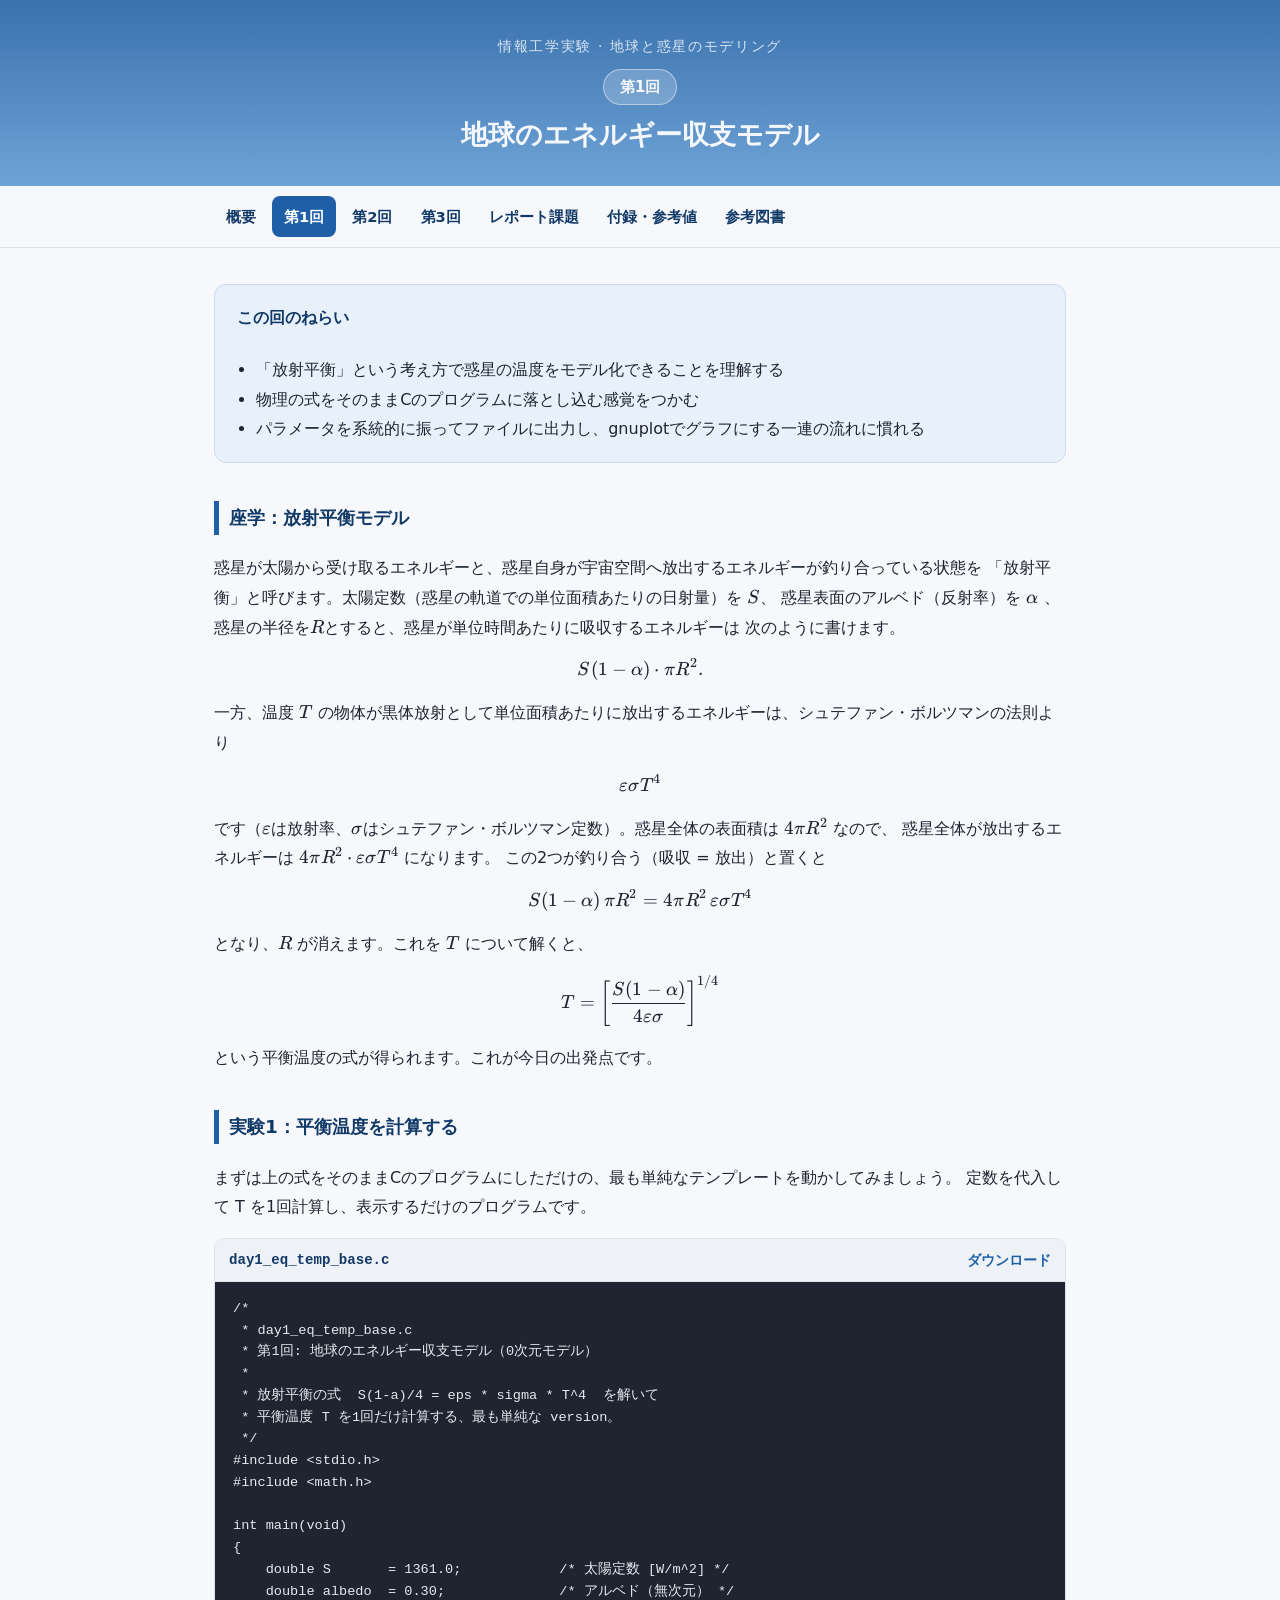
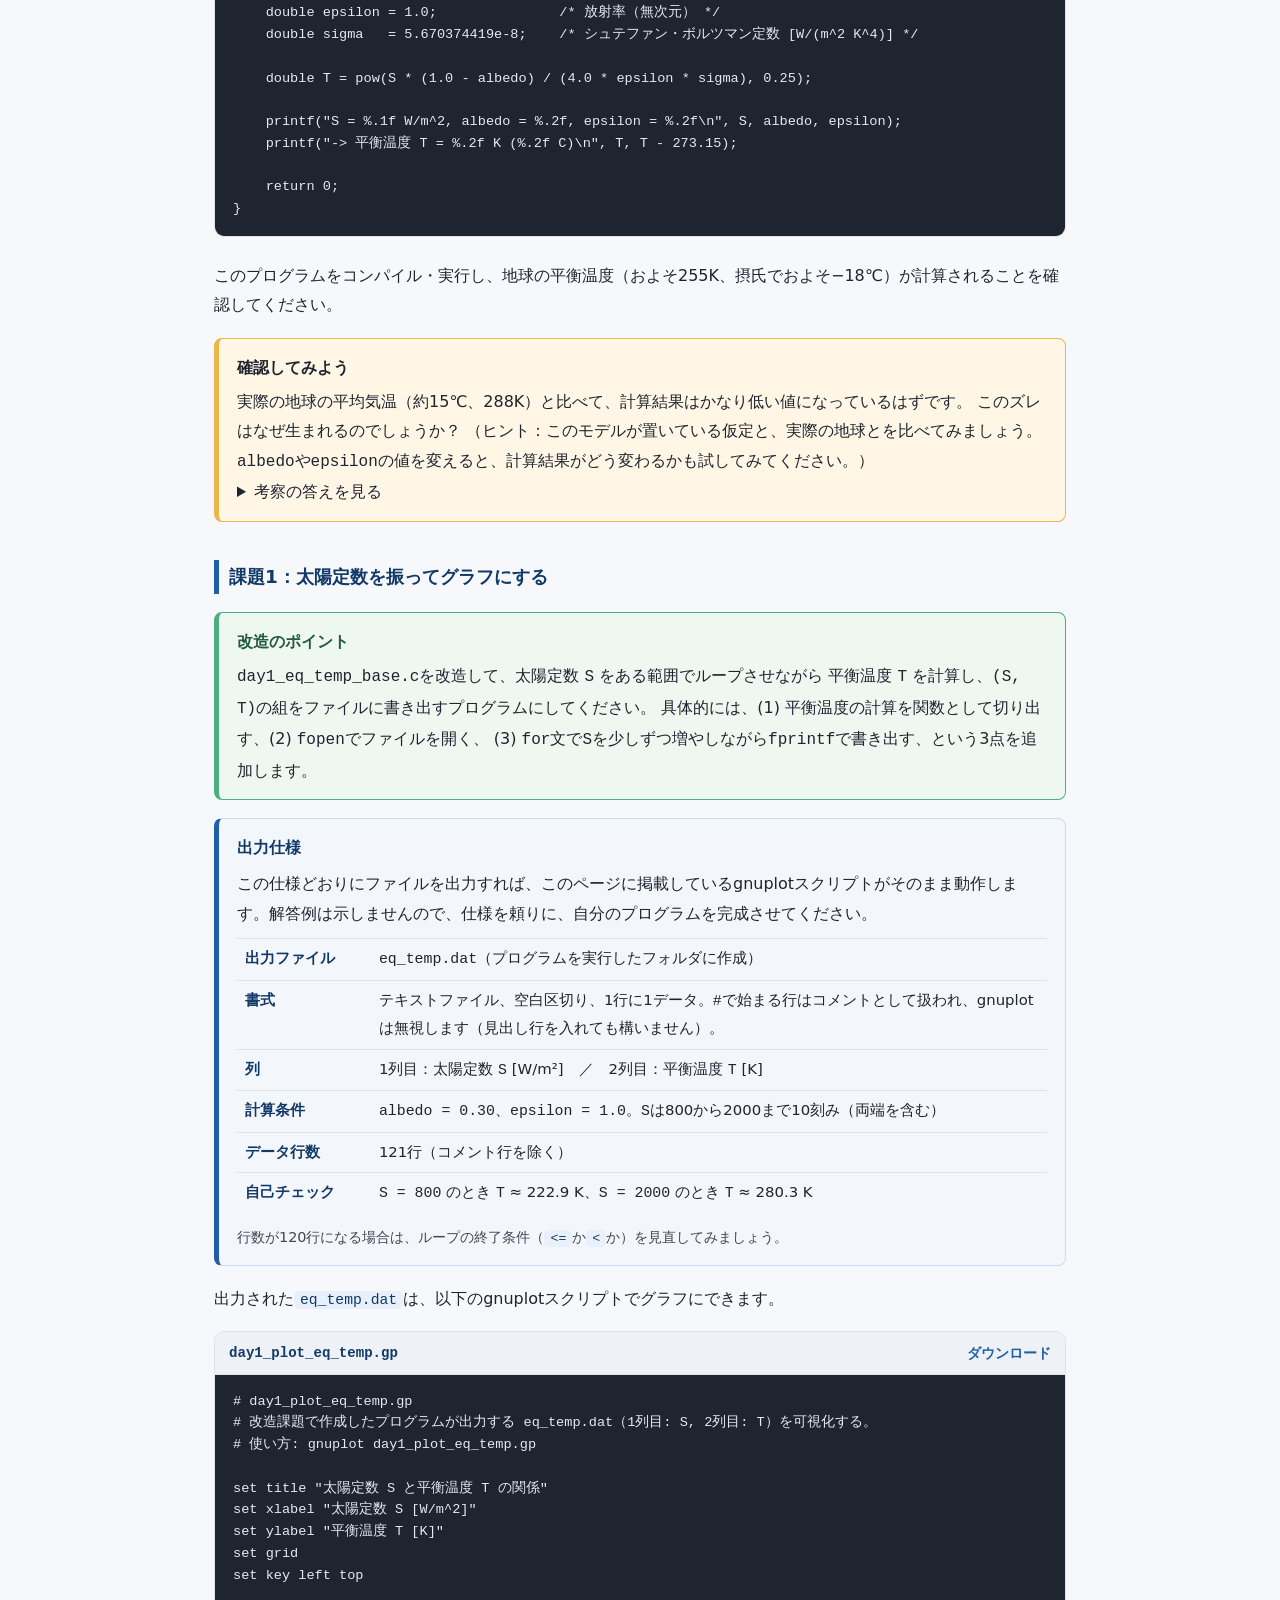
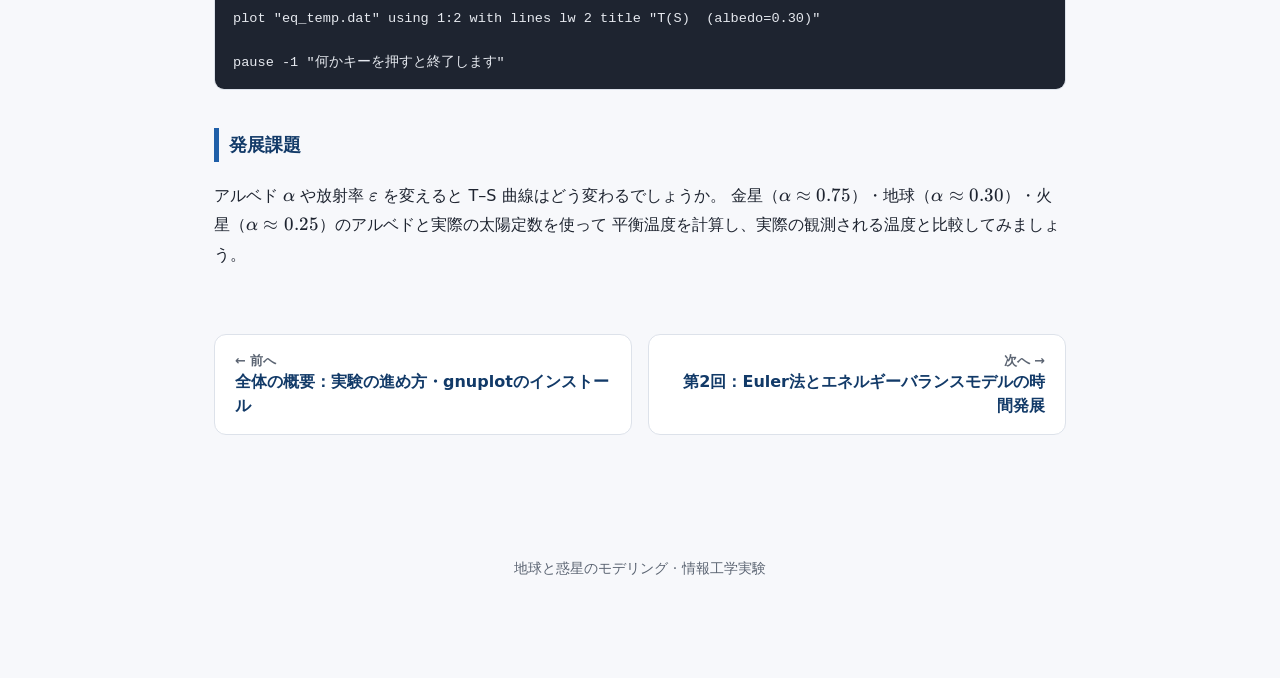
==== day1.html @ ea616548 "first commit" ====
<!doctype html>
<html lang="ja">
<head>
<meta charset="UTF-8">
<meta name="viewport" content="width=device-width, initial-scale=1.0">
<title>第1回 地球のエネルギー収支モデル | 地球と惑星のモデリング</title>
<meta name="description" content="第1回: 放射平衡の考え方で惑星の平衡温度を計算し、太陽定数を振ってT–S曲線を描く。">
<link rel="stylesheet" href="style.css">
<link rel="stylesheet" href="vendor/katex/katex.min.css">
</head>
<body>

<header class="hero hero-sm">
  <div class="kicker">情報工学実験 &middot; 地球と惑星のモデリング</div>
  <span class="day-badge">第1回</span>
  <h1>地球のエネルギー収支モデル</h1>
</header>

<nav class="toc">
  <ul>
    <li><a href="index.html">概要</a></li>
    <li><a href="day1.html" aria-current="page">第1回</a></li>
    <li><a href="day2.html">第2回</a></li>
    <li><a href="day3.html">第3回</a></li>
    <li><a href="index.html#report">レポート課題</a></li>
    <li><a href="index.html#reference">付録・参考値</a></li>
    <li><a href="index.html#books">参考図書</a></li>
  </ul>
</nav>

<div class="wrap">

<section class="day-page">
  <div class="goal-box">
    <h4>この回のねらい</h4>
    <ul>
      <li>「放射平衡」という考え方で惑星の温度をモデル化できることを理解する</li>
      <li>物理の式をそのままCのプログラムに落とし込む感覚をつかむ</li>
      <li>パラメータを系統的に振ってファイルに出力し、gnuplotでグラフにする一連の流れに慣れる</li>
    </ul>
  </div>

  <h3>座学：放射平衡モデル</h3>
  <p>
    惑星が太陽から受け取るエネルギーと、惑星自身が宇宙空間へ放出するエネルギーが釣り合っている状態を
    「放射平衡」と呼びます。太陽定数（惑星の軌道での単位面積あたりの日射量）を $S$、
    惑星表面のアルベド（反射率）を $\alpha$ 、惑星の半径を$R$とすると、惑星が単位時間あたりに吸収するエネルギーは
    次のように書けます。
  </p>
  <p>
    $$S(1-\alpha)\cdot \pi R^2.$$
  </p>
  <p>
    一方、温度 $T$ の物体が黒体放射として単位面積あたりに放出するエネルギーは、シュテファン・ボルツマンの法則より
  </p>
  <p>
    $$\varepsilon \sigma T^4$$
  </p>
  <p>
    です（$\varepsilon$は放射率、$\sigma$はシュテファン・ボルツマン定数）。惑星全体の表面積は $4\pi R^2$ なので、
    惑星全体が放出するエネルギーは $4\pi R^2\cdot\varepsilon\sigma T^4$ になります。
    この2つが釣り合う（吸収 = 放出）と置くと
  </p>
  <p>
    $$S(1-\alpha)\,\pi R^2 = 4\pi R^2\,\varepsilon\sigma T^4$$
  </p>
  <p>
    となり、$R$ が消えます。これを $T$ について解くと、
  </p>
  <p>
    $$T = \left[\frac{S(1-\alpha)}{4\varepsilon\sigma}\right]^{1/4}$$
  </p>
  <p>
    という平衡温度の式が得られます。これが今日の出発点です。
  </p>

  <h3>実験1：平衡温度を計算する</h3>
  <p>
    まずは上の式をそのままCのプログラムにしただけの、最も単純なテンプレートを動かしてみましょう。
    定数を代入して T を1回計算し、表示するだけのプログラムです。
  </p>

  <div class="code-file">
    <div class="code-file-header">
      <code>day1_eq_temp_base.c</code>
      <a href="code/day1_eq_temp_base.c" download>ダウンロード</a>
    </div>
    <pre><code>/*
 * day1_eq_temp_base.c
 * 第1回: 地球のエネルギー収支モデル（0次元モデル）
 *
 * 放射平衡の式  S(1-a)/4 = eps * sigma * T^4  を解いて
 * 平衡温度 T を1回だけ計算する、最も単純な version。
 */
#include &lt;stdio.h&gt;
#include &lt;math.h&gt;

int main(void)
{
    double S       = 1361.0;            /* 太陽定数 [W/m^2] */
    double albedo  = 0.30;              /* アルベド（無次元） */
    double epsilon = 1.0;               /* 放射率（無次元） */
    double sigma   = 5.670374419e-8;    /* シュテファン・ボルツマン定数 [W/(m^2 K^4)] */

    double T = pow(S * (1.0 - albedo) / (4.0 * epsilon * sigma), 0.25);

    printf(&quot;S = %.1f W/m^2, albedo = %.2f, epsilon = %.2f\n&quot;, S, albedo, epsilon);
    printf(&quot;-&gt; 平衡温度 T = %.2f K (%.2f C)\n&quot;, T, T - 273.15);

    return 0;
}
</code></pre>
  </div>

  <p>このプログラムをコンパイル・実行し、地球の平衡温度（およそ255K、摂氏でおよそ&minus;18℃）が計算されることを確認してください。</p>

  <div class="point-box">
    <span class="label">確認してみよう</span>
    実際の地球の平均気温（約15℃、288K）と比べて、計算結果はかなり低い値になっているはずです。
    このズレはなぜ生まれるのでしょうか？
    （ヒント：このモデルが置いている仮定と、実際の地球とを比べてみましょう。
    <code>albedo</code>や<code>epsilon</code>の値を変えると、計算結果がどう変わるかも試してみてください。）
    <details>
      <summary>考察の答えを見る</summary>
      このモデルには大気の温室効果が入っていません。<code>epsilon</code>を1より小さくすると
      温室効果を簡易的に表現でき、計算結果が実際の気温に近づきます。
    </details>
  </div>

  <h3>課題1：太陽定数を振ってグラフにする</h3>
  <div class="task-box">
    <span class="label">改造のポイント</span>
    <code>day1_eq_temp_base.c</code>を改造して、太陽定数 <code>S</code> をある範囲でループさせながら
    平衡温度 <code>T</code> を計算し、<code>(S, T)</code>の組をファイルに書き出すプログラムにしてください。
    具体的には、(1) 平衡温度の計算を関数として切り出す、(2) <code>fopen</code>でファイルを開く、
    (3) <code>for</code>文で<code>S</code>を少しずつ増やしながら<code>fprintf</code>で書き出す、という3点を追加します。
  </div>

  <div class="spec-box">
    <span class="label">出力仕様</span>
    <p>この仕様どおりにファイルを出力すれば、このページに掲載しているgnuplotスクリプトがそのまま動作します。解答例は示しませんので、仕様を頼りに、自分のプログラムを完成させてください。</p>
    <table>
      <tbody>
        <tr><th>出力ファイル</th><td><code>eq_temp.dat</code>（プログラムを実行したフォルダに作成）</td></tr>
        <tr><th>書式</th><td>テキストファイル、空白区切り、1行に1データ。<code>#</code>で始まる行はコメントとして扱われ、gnuplotは無視します（見出し行を入れても構いません）。</td></tr>
        <tr><th>列</th><td>1列目：太陽定数 <code>S</code> [W/m²]　／　2列目：平衡温度 <code>T</code> [K]</td></tr>
        <tr><th>計算条件</th><td><code>albedo = 0.30</code>、<code>epsilon = 1.0</code>。<code>S</code>は800から2000まで10刻み（両端を含む）</td></tr>
        <tr><th>データ行数</th><td>121行（コメント行を除く）</td></tr>
        <tr><th>自己チェック</th><td><code>S = 800</code> のとき <code>T</code> &asymp; 222.9 K、<code>S = 2000</code> のとき <code>T</code> &asymp; 280.3 K</td></tr>
      </tbody>
    </table>
    <p class="spec-note">行数が120行になる場合は、ループの終了条件（<code>&lt;=</code>か<code>&lt;</code>か）を見直してみましょう。</p>
  </div>

  <p>出力された<code>eq_temp.dat</code>は、以下のgnuplotスクリプトでグラフにできます。</p>
  <div class="code-file">
    <div class="code-file-header">
      <code>day1_plot_eq_temp.gp</code>
      <a href="code/day1_plot_eq_temp.gp" download>ダウンロード</a>
    </div>
    <pre><code># day1_plot_eq_temp.gp
# 改造課題で作成したプログラムが出力する eq_temp.dat（1列目: S, 2列目: T）を可視化する。
# 使い方: gnuplot day1_plot_eq_temp.gp

set title &quot;太陽定数 S と平衡温度 T の関係&quot;
set xlabel &quot;太陽定数 S [W/m^2]&quot;
set ylabel &quot;平衡温度 T [K]&quot;
set grid
set key left top

plot &quot;eq_temp.dat&quot; using 1:2 with lines lw 2 title &quot;T(S)  (albedo=0.30)&quot;

pause -1 &quot;何かキーを押すと終了します&quot;
</code></pre>
  </div>

  <h3>発展課題</h3>
  <p>
    アルベド $\alpha$ や放射率 $\varepsilon$ を変えると T–S 曲線はどう変わるでしょうか。
    金星（$\alpha \approx 0.75$）・地球（$\alpha \approx 0.30$）・火星（$\alpha \approx 0.25$）のアルベドと実際の太陽定数を使って
    平衡温度を計算し、実際の観測される温度と比較してみましょう。
  </p>
</section>
<div class="pager">
  <a class="prev" href="index.html"><span class="pager-label">&larr; 前へ</span>全体の概要：実験の進め方・gnuplotのインストール</a>
  <a class="next" href="day2.html"><span class="pager-label">次へ &rarr;</span>第2回：Euler法とエネルギーバランスモデルの時間発展</a>
</div>
</div>

<footer>
  地球と惑星のモデリング &middot; 情報工学実験
</footer>

<script src="vendor/katex/katex.min.js"></script>
<script src="vendor/katex/auto-render.min.js"></script>
<script>
  document.addEventListener("DOMContentLoaded", function () {
    renderMathInElement(document.body, {
      delimiters: [
        { left: "$$", right: "$$", display: true },
        { left: "$", right: "$", display: false }
      ],
      throwOnError: false
    });
  });
</script>

</body>
</html>
---- style.css ----
:root {
  --bg: #f7f8fb;
  --bg-card: #ffffff;
  --text: #1e2430;
  --text-muted: #5b6472;
  --accent: #1f5fa8;
  --accent-dark: #123a68;
  --accent-soft: #e8f0fb;
  --border: #dde2ea;
  --code-bg: #1e2430;
  --code-text: #e6e9ef;
  --warn-bg: #fff6e5;
  --warn-border: #e8b84b;
  --task-bg: #eef7f0;
  --task-border: #4caf7d;
  --max-width: 900px;
}

* { box-sizing: border-box; }

html { scroll-behavior: smooth; }

body {
  margin: 0;
  background: var(--bg);
  color: var(--text);
  font-family: "Hiragino Sans", "Yu Gothic", "Noto Sans JP", "Segoe UI", system-ui, sans-serif;
  line-height: 1.85;
  font-size: 16px;
}

.wrap {
  max-width: var(--max-width);
  margin: 0 auto;
  padding: 0 24px 80px;
}

/* ---------- ヘッダー ---------- */
header.hero {
  padding: 56px 24px 40px;
  text-align: center;
  background: linear-gradient(180deg, #3a72ad 0%, #6ea3d6 100%);
  color: #f4f7fc;
}

header.hero .kicker {
  letter-spacing: .12em;
  font-size: .85rem;
  text-transform: uppercase;
  opacity: .85;
  margin-bottom: 10px;
}

header.hero h1 {
  margin: 0 0 14px;
  font-size: 2.1rem;
  line-height: 1.5;
}

header.hero p.lead {
  max-width: 640px;
  margin: 0 auto;
  opacity: .95;
  font-size: 1rem;
}

.meta-badges {
  display: flex;
  flex-wrap: wrap;
  gap: 10px;
  justify-content: center;
  margin-top: 22px;
}

.meta-badges span {
  background: rgba(255,255,255,.14);
  border: 1px solid rgba(255,255,255,.35);
  border-radius: 999px;
  padding: 6px 14px;
  font-size: .85rem;
}

/* 各回ページ用のコンパクトなヘッダー */
header.hero.hero-sm { padding: 34px 24px 30px; }
header.hero.hero-sm h1 { font-size: 1.7rem; margin: 10px 0 0; }
header.hero.hero-sm .day-badge {
  display: inline-block;
  background: rgba(255,255,255,.2);
  border: 1px solid rgba(255,255,255,.45);
  border-radius: 999px;
  padding: 3px 16px;
  font-size: .95rem;
  font-weight: 700;
}

/* ---------- ナビ ---------- */
nav.toc {
  position: sticky;
  top: 0;
  z-index: 10;
  background: rgba(247,248,251,.94);
  backdrop-filter: blur(6px);
  border-bottom: 1px solid var(--border);
}

nav.toc ul {
  list-style: none;
  display: flex;
  flex-wrap: wrap;
  gap: 4px;
  max-width: var(--max-width);
  margin: 0 auto;
  padding: 10px 24px;
}

nav.toc a {
  display: inline-block;
  padding: 7px 12px;
  border-radius: 8px;
  color: var(--accent-dark);
  text-decoration: none;
  font-size: .92rem;
  font-weight: 600;
}

nav.toc a:hover { background: var(--accent-soft); }
nav.toc a[aria-current="page"] {
  background: var(--accent);
  color: #fff;
}

/* ---------- 見出し ---------- */
section.overview h2, section.reference h2 {
  margin-top: 56px;
  border-bottom: 3px solid var(--accent);
  padding-bottom: 12px;
  font-size: 1.4rem;
}

h3 {
  margin-top: 38px;
  font-size: 1.15rem;
  color: var(--accent-dark);
  border-left: 5px solid var(--accent);
  padding-left: 10px;
}

section.day-page > .goal-box:first-child { margin-top: 36px; }

h4 {
  margin-top: 26px;
  font-size: 1.02rem;
  color: var(--text);
}

p { color: var(--text); }

/* ---------- カード / ボックス ---------- */
.card {
  background: var(--bg-card);
  border: 1px solid var(--border);
  border-radius: 12px;
  padding: 22px 24px;
  margin: 18px 0;
  box-shadow: 0 1px 3px rgba(20,30,60,.04);
}

.goal-box {
  background: var(--accent-soft);
  border: 1px solid #c9dcf3;
  border-radius: 12px;
  padding: 18px 22px;
  margin: 20px 0;
}
.goal-box h4 { margin-top: 0; color: var(--accent-dark); }
.goal-box ul { margin: 6px 0 0; padding-left: 1.2em; }

.point-box {
  background: var(--warn-bg);
  border: 1px solid var(--warn-border);
  border-left: 5px solid var(--warn-border);
  border-radius: 8px;
  padding: 14px 18px;
  margin: 18px 0;
}
.point-box .label { font-weight: 700; margin-bottom: 4px; display: block; }

.task-box {
  background: var(--task-bg);
  border: 1px solid var(--task-border);
  border-left: 5px solid var(--task-border);
  border-radius: 8px;
  padding: 14px 18px;
  margin: 18px 0;
}
.task-box .label { font-weight: 700; margin-bottom: 4px; display: block; color: #245a3d; }

/* ---------- 各回へのカード(トップページ) ---------- */
.day-cards {
  display: grid;
  grid-template-columns: repeat(auto-fit, minmax(250px, 1fr));
  gap: 16px;
  margin: 20px 0;
}

.day-card {
  display: block;
  background: var(--bg-card);
  border: 1px solid var(--border);
  border-top: 5px solid var(--accent);
  border-radius: 12px;
  padding: 18px 20px 16px;
  text-decoration: none;
  color: var(--text);
  box-shadow: 0 1px 3px rgba(20,30,60,.05);
  transition: transform .12s ease, box-shadow .12s ease;
}
.day-card:hover { transform: translateY(-2px); box-shadow: 0 6px 16px rgba(20,30,60,.10); }
.day-card .day-card-num { font-size: .85rem; font-weight: 700; color: var(--accent); letter-spacing: .06em; }
.day-card .day-card-title { display: block; font-size: 1.08rem; font-weight: 700; color: var(--accent-dark); line-height: 1.5; margin: 4px 0 8px; }
.day-card .day-card-desc { display: block; font-size: .9rem; color: var(--text-muted); line-height: 1.7; }
.day-card .day-card-go { display: block; margin-top: 12px; font-size: .9rem; font-weight: 700; color: var(--accent); }

/* ---------- 前へ / 次へ ---------- */
.pager {
  display: flex;
  gap: 16px;
  margin: 64px 0 0;
}
.pager a {
  flex: 1;
  display: block;
  padding: 16px 20px;
  background: var(--bg-card);
  border: 1px solid var(--border);
  border-radius: 12px;
  text-decoration: none;
  color: var(--accent-dark);
  font-weight: 700;
  line-height: 1.5;
}
.pager a:hover { background: var(--accent-soft); }
.pager a.next { text-align: right; }
.pager a .pager-label { display: block; font-size: .8rem; font-weight: 600; color: var(--text-muted); }
.pager .pager-spacer { flex: 1; }

/* ---------- コード ---------- */
.code-file {
  margin: 16px 0 24px;
  border: 1px solid var(--border);
  border-radius: 10px;
  overflow: hidden;
}

.code-file .code-file-header {
  background: #eef1f6;
  border-bottom: 1px solid var(--border);
  padding: 8px 14px;
  display: flex;
  justify-content: space-between;
  align-items: center;
  font-size: .88rem;
}

.code-file .code-file-header code {
  font-weight: 700;
  color: var(--accent-dark);
  background: none;
  padding: 0;
}

.code-file .code-file-header a {
  color: var(--accent);
  text-decoration: none;
  font-weight: 600;
  white-space: nowrap;
}
.code-file .code-file-header a:hover { text-decoration: underline; }

pre {
  margin: 0;
  padding: 16px 18px;
  overflow-x: auto;
  background: var(--code-bg);
  color: var(--code-text);
  font-size: .85rem;
  line-height: 1.6;
}

code {
  font-family: "SFMono-Regular", Menlo, Consolas, "Courier New", monospace;
}

p code, li code {
  background: var(--accent-soft);
  color: var(--accent-dark);
  padding: 1px 6px;
  border-radius: 5px;
  font-size: .92em;
}

/* ---------- 数式 ---------- */
.katex-display { margin: 1.1em 0; overflow-x: auto; overflow-y: hidden; }

/* ---------- テーブル ---------- */
table.schedule {
  width: 100%;
  border-collapse: collapse;
  margin: 22px 0;
  font-size: .95rem;
}
table.schedule th, table.schedule td {
  border: 1px solid var(--border);
  padding: 10px 12px;
  text-align: left;
  vertical-align: top;
}
table.schedule th {
  background: var(--accent-soft);
  color: var(--accent-dark);
}
table.schedule td a { font-weight: 700; white-space: nowrap; }

/* ---------- フッター ---------- */
footer {
  text-align: center;
  padding: 40px 24px 60px;
  color: var(--text-muted);
  font-size: .88rem;
}

a { color: var(--accent); }

.opt-tag {
  display: inline-block;
  font-size: .78rem;
  font-weight: 700;
  background: #f0e6fb;
  color: #6a3aa8;
  border: 1px solid #d9c3f2;
  border-radius: 999px;
  padding: 2px 10px;
  margin-left: 8px;
  vertical-align: middle;
}

@media (max-width: 640px) {
  header.hero h1 { font-size: 1.5rem; }
  header.hero.hero-sm h1 { font-size: 1.3rem; }
  .wrap { padding: 0 14px 60px; }
  .pager { flex-direction: column; }
  .pager a.next { text-align: left; }
}

/* 出力仕様ボックス（改造課題で、プログラムが満たすべき出力形式を示す） */
.spec-box { background:#f3f6fb; border:1px solid #c9dcf3; border-left:5px solid var(--accent); border-radius:8px; padding:14px 18px; margin:18px 0; }
.spec-box .label { font-weight:700; color:var(--accent-dark); display:block; margin-bottom:6px; }
.spec-box p { margin:0 0 10px; }
.spec-box table { width:100%; border-collapse:collapse; font-size:.93rem; }
.spec-box th, .spec-box td { border-top:1px solid var(--border); padding:6px 8px; text-align:left; vertical-align:top; }
.spec-box th { width:9em; white-space:nowrap; color:var(--accent-dark); }
.spec-box .spec-note { margin:10px 0 0; font-size:.9rem; color:#445; }
@media (max-width:640px) { .spec-box th { white-space:normal; width:6em; } }

/* 図（インラインSVG＋キャプション） */
.fig { margin:18px 0; padding:12px 14px; background:#fff; border:1px solid var(--border); border-radius:8px; }
.fig figcaption { margin-top:8px; font-size:.92rem; color:var(--text-muted); line-height:1.7; }
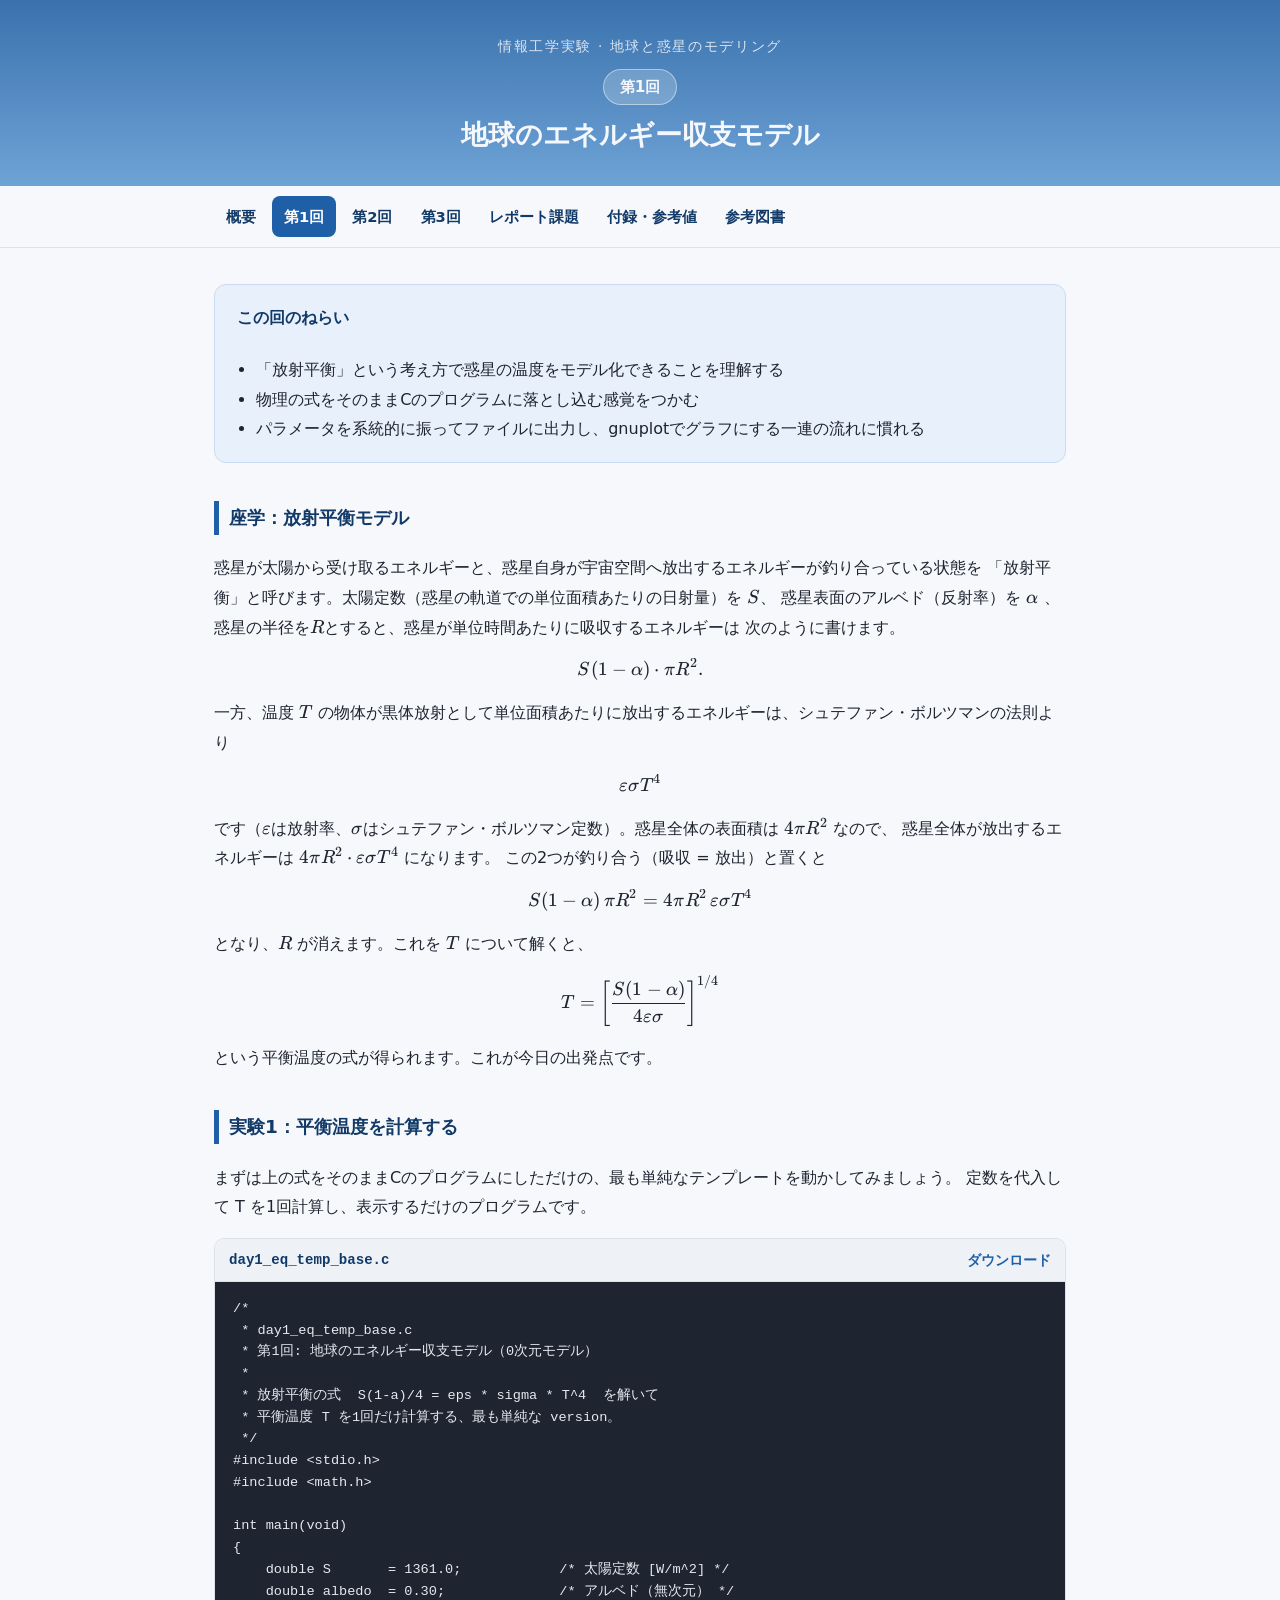
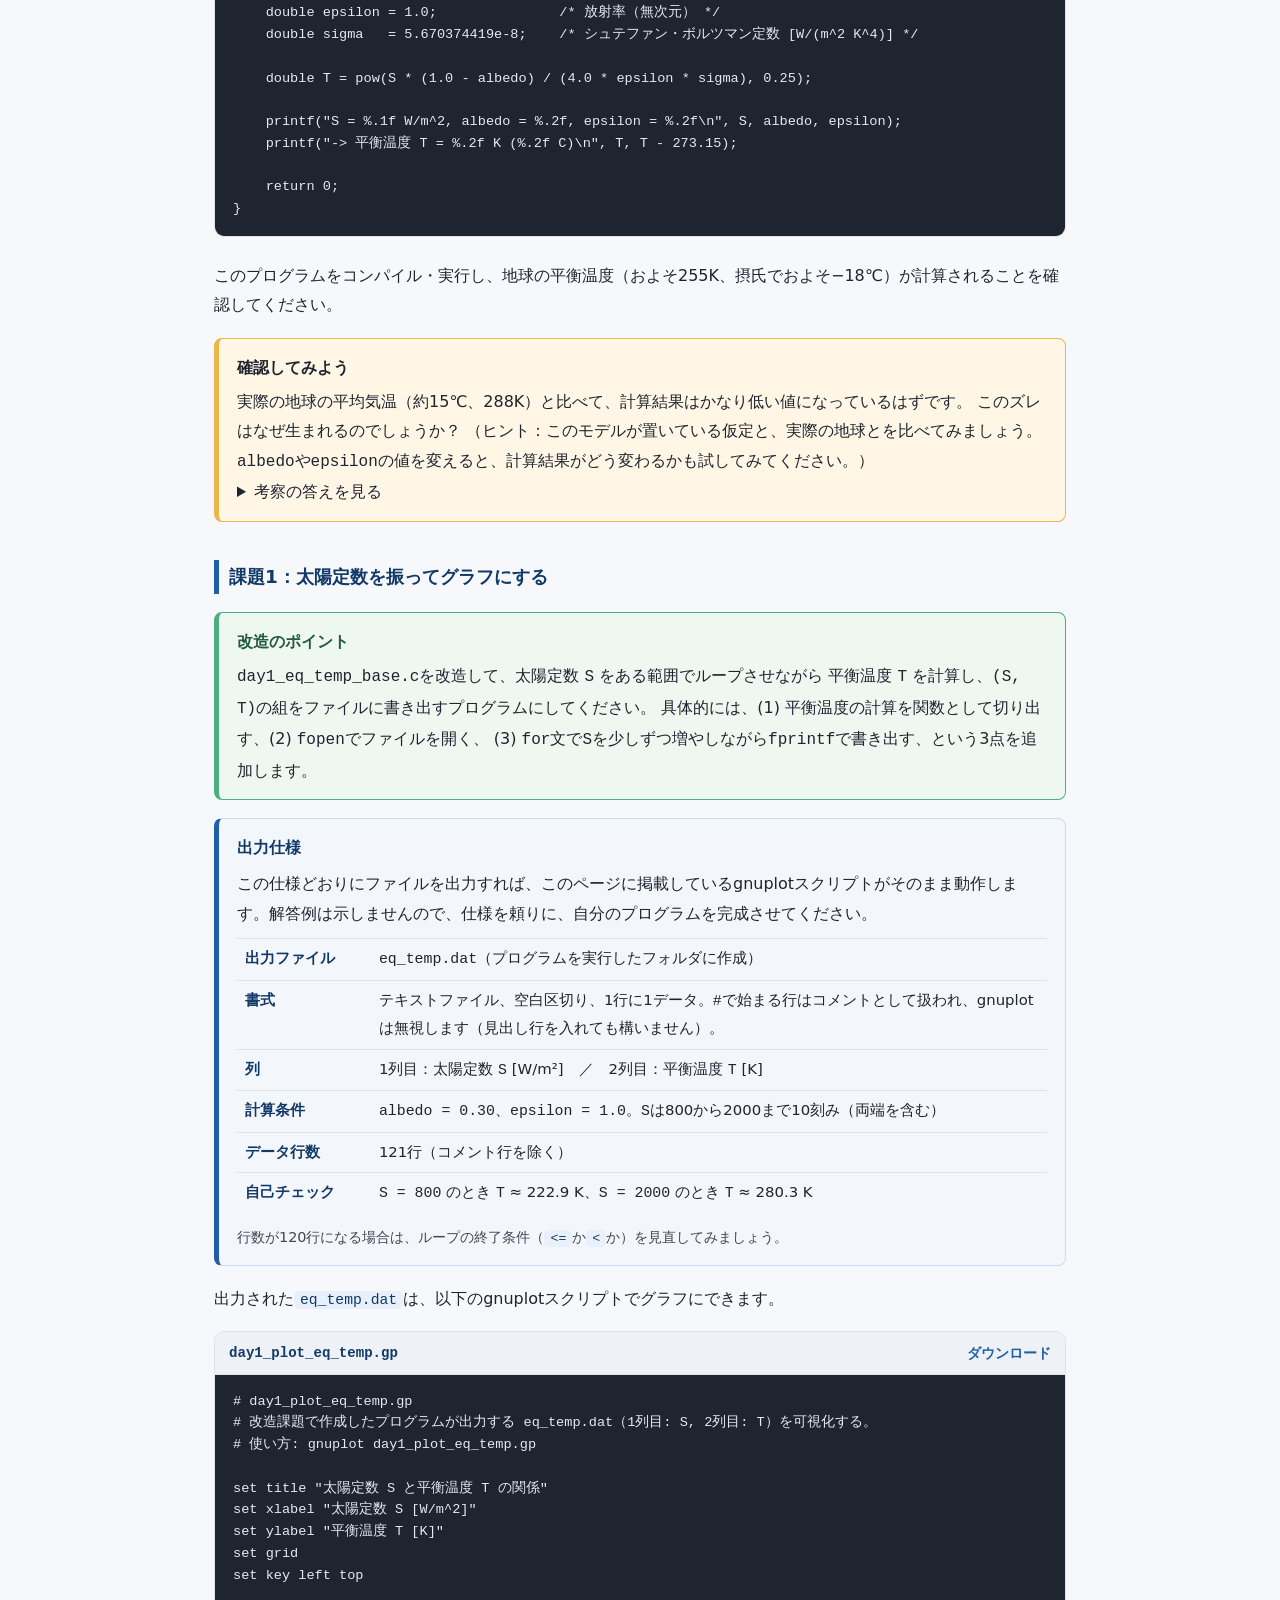
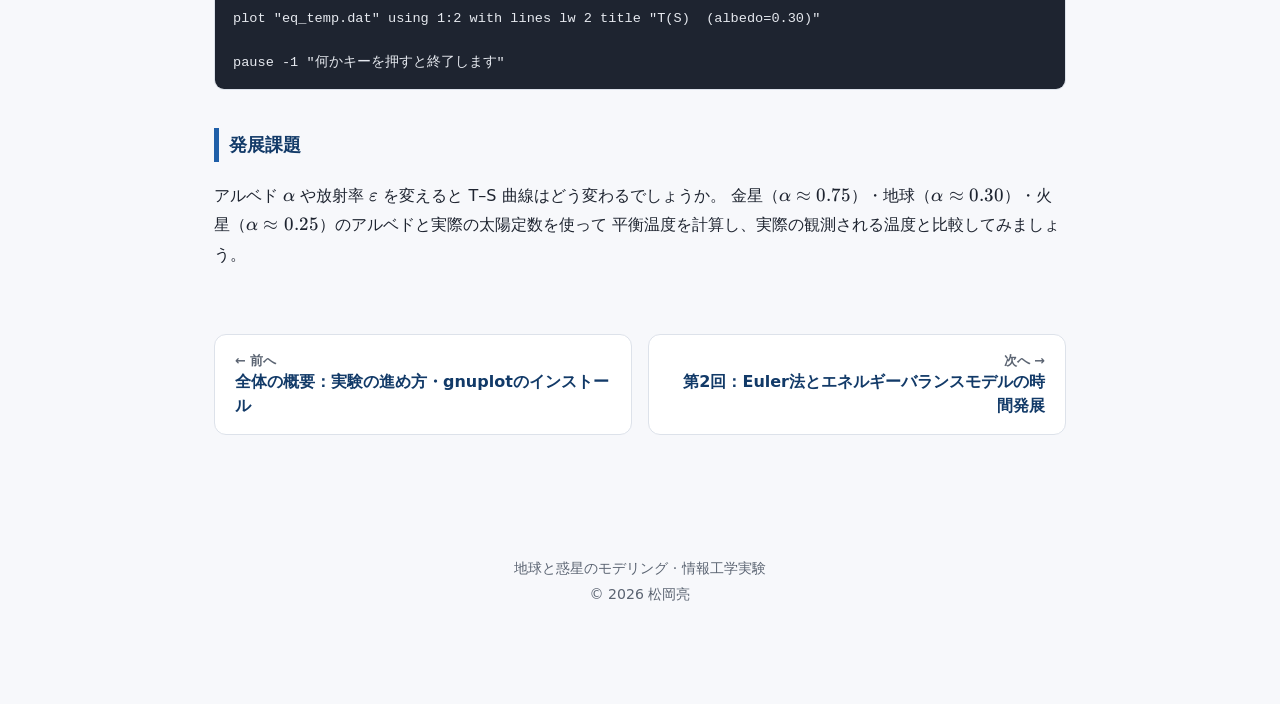
==== commit 8a143732: "added copyright" ====
--- a/day1.html
+++ b/day1.html
@@ -188,7 +188,8 @@
 </div>
 
 <footer>
-  地球と惑星のモデリング &middot; 情報工学実験
+  地球と惑星のモデリング &middot; 情報工学実験<br>
+  &copy; 2026 松岡亮
 </footer>
 
 <script src="vendor/katex/katex.min.js"></script>
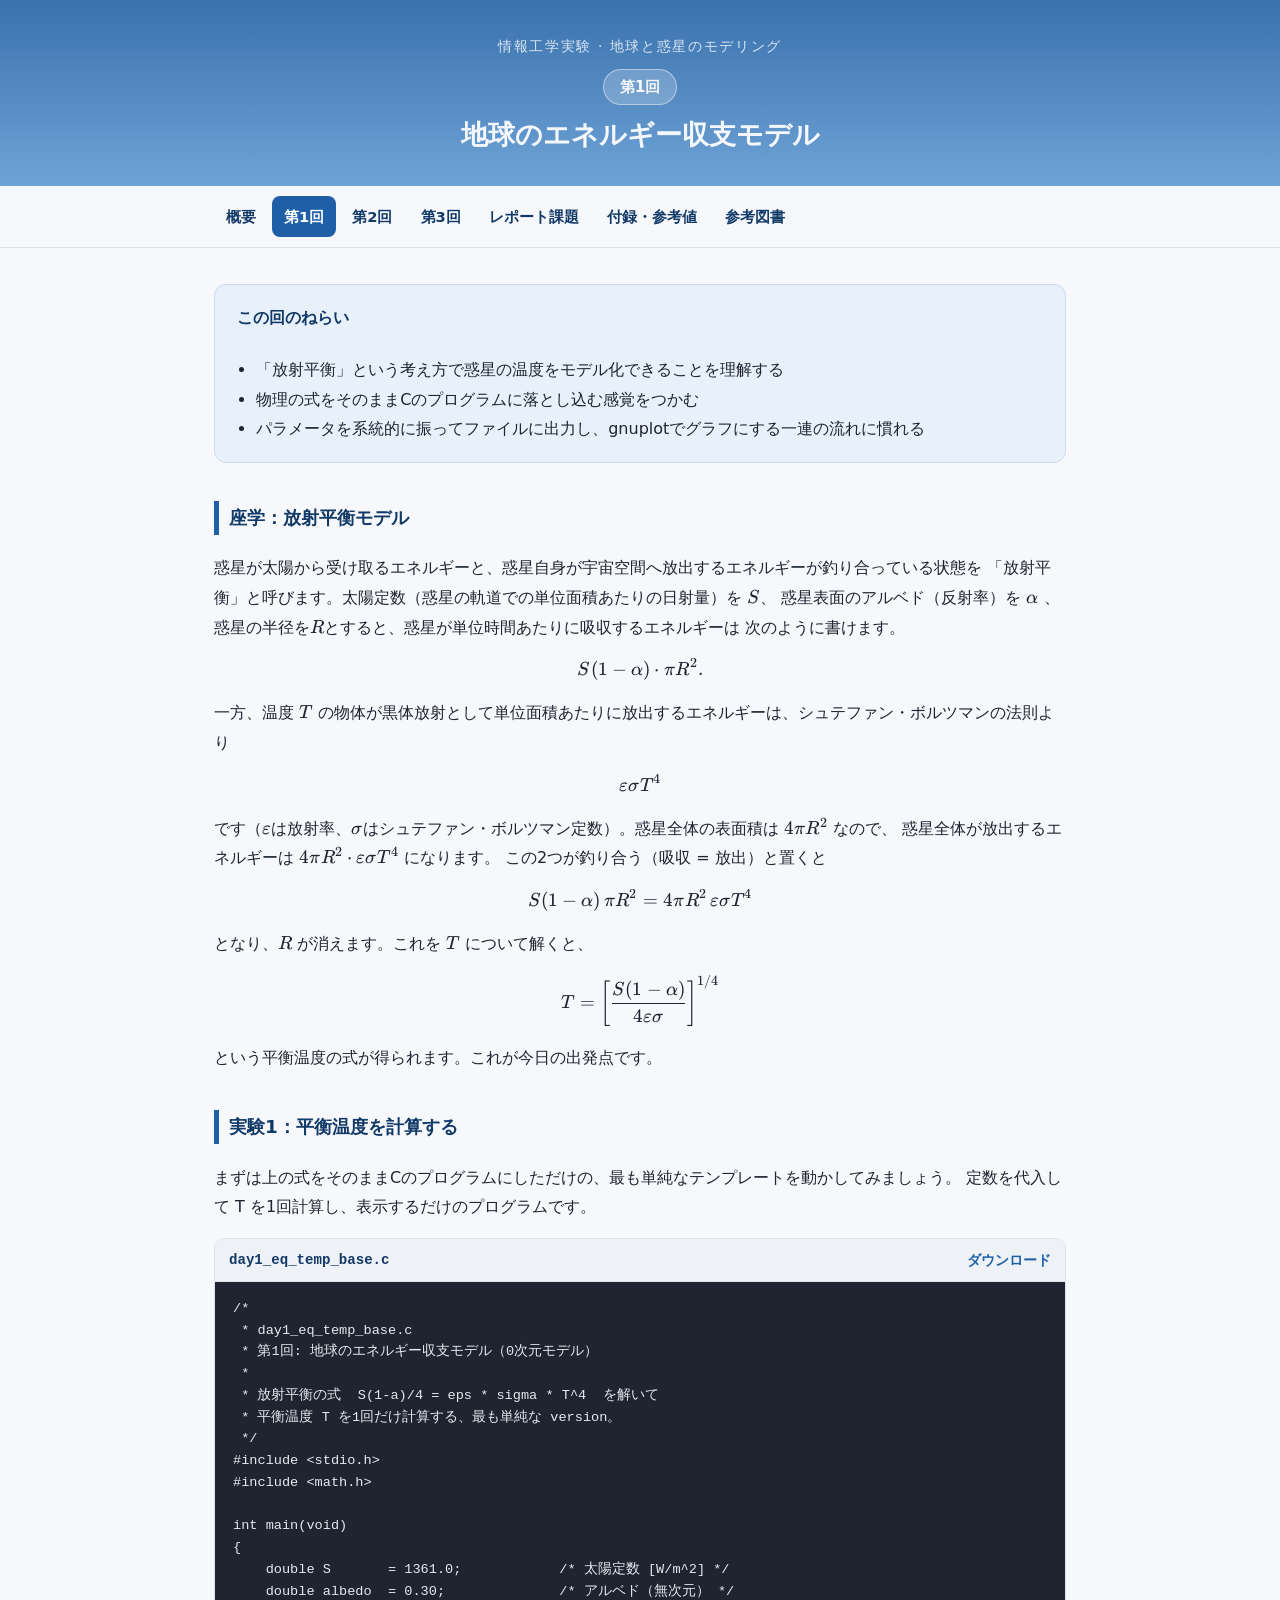
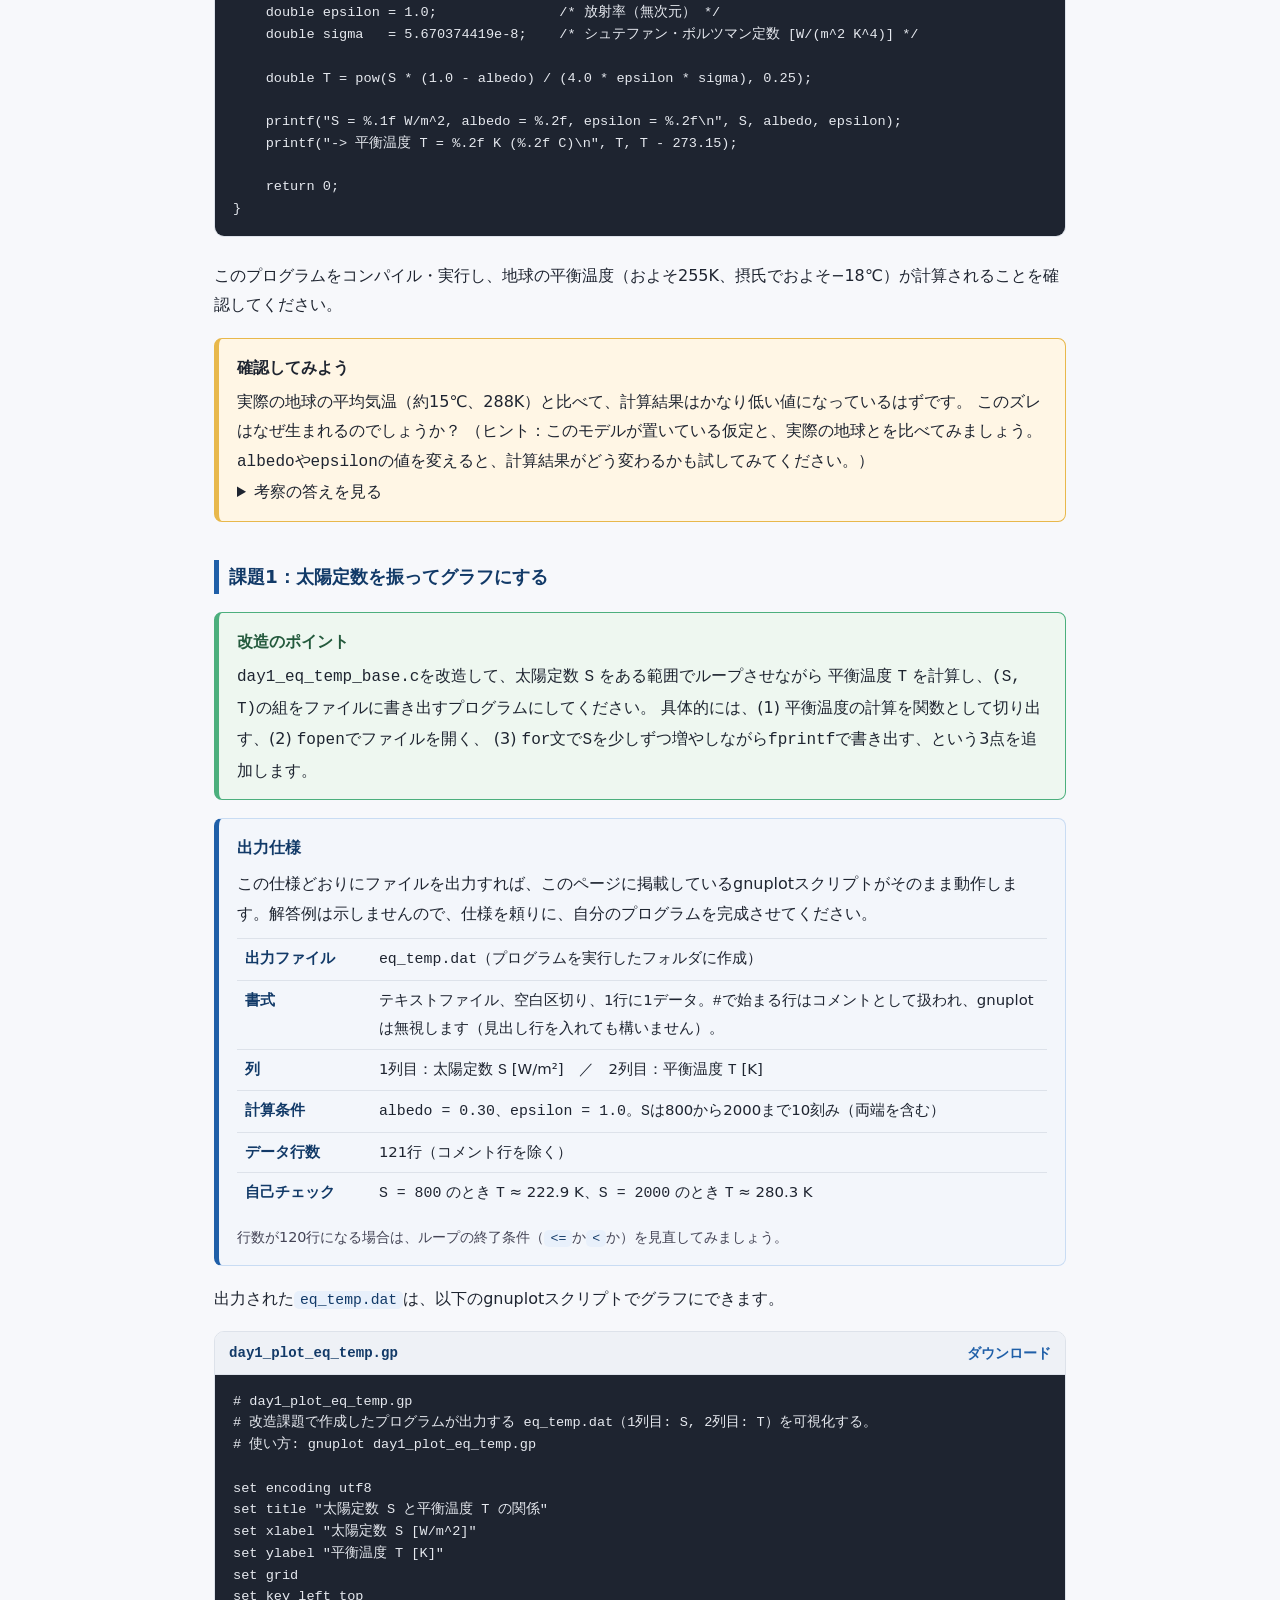
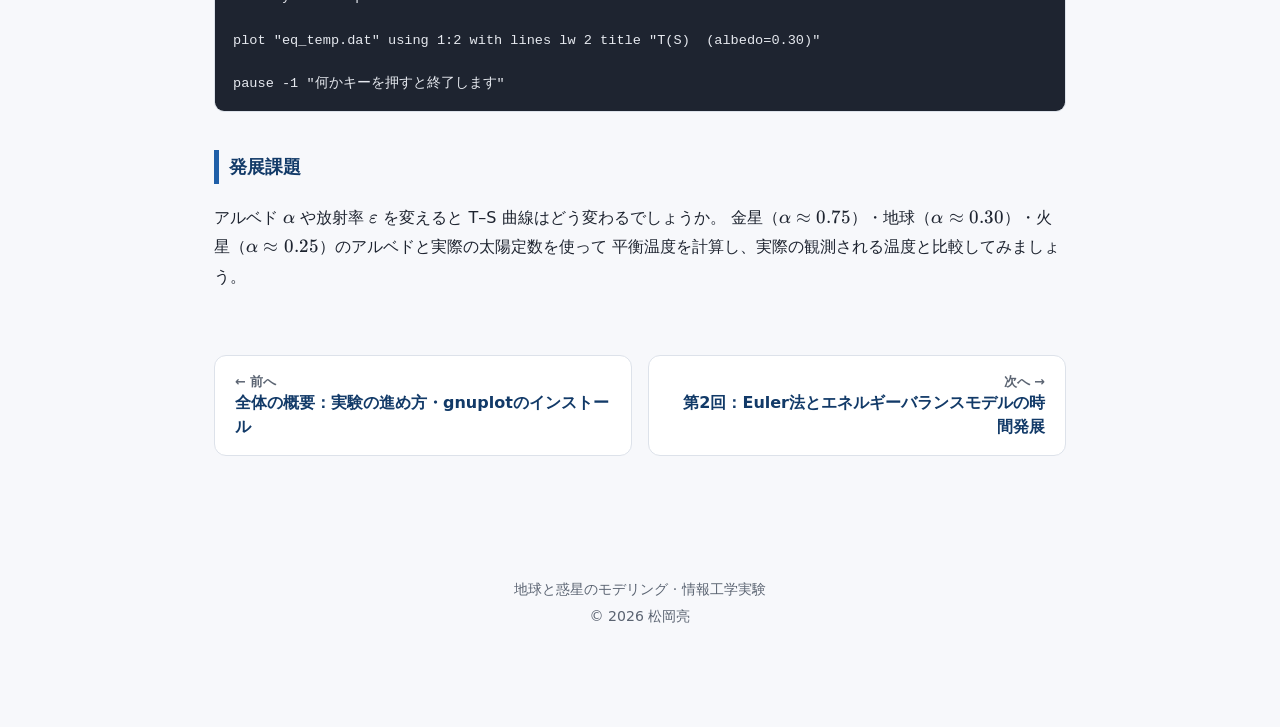
==== commit 4d5b6639: "html反映" ====
--- a/day1.html
+++ b/day1.html
@@ -162,6 +162,7 @@
 # 改造課題で作成したプログラムが出力する eq_temp.dat（1列目: S, 2列目: T）を可視化する。
 # 使い方: gnuplot day1_plot_eq_temp.gp
 
+set encoding utf8
 set title &quot;太陽定数 S と平衡温度 T の関係&quot;
 set xlabel &quot;太陽定数 S [W/m^2]&quot;
 set ylabel &quot;平衡温度 T [K]&quot;
